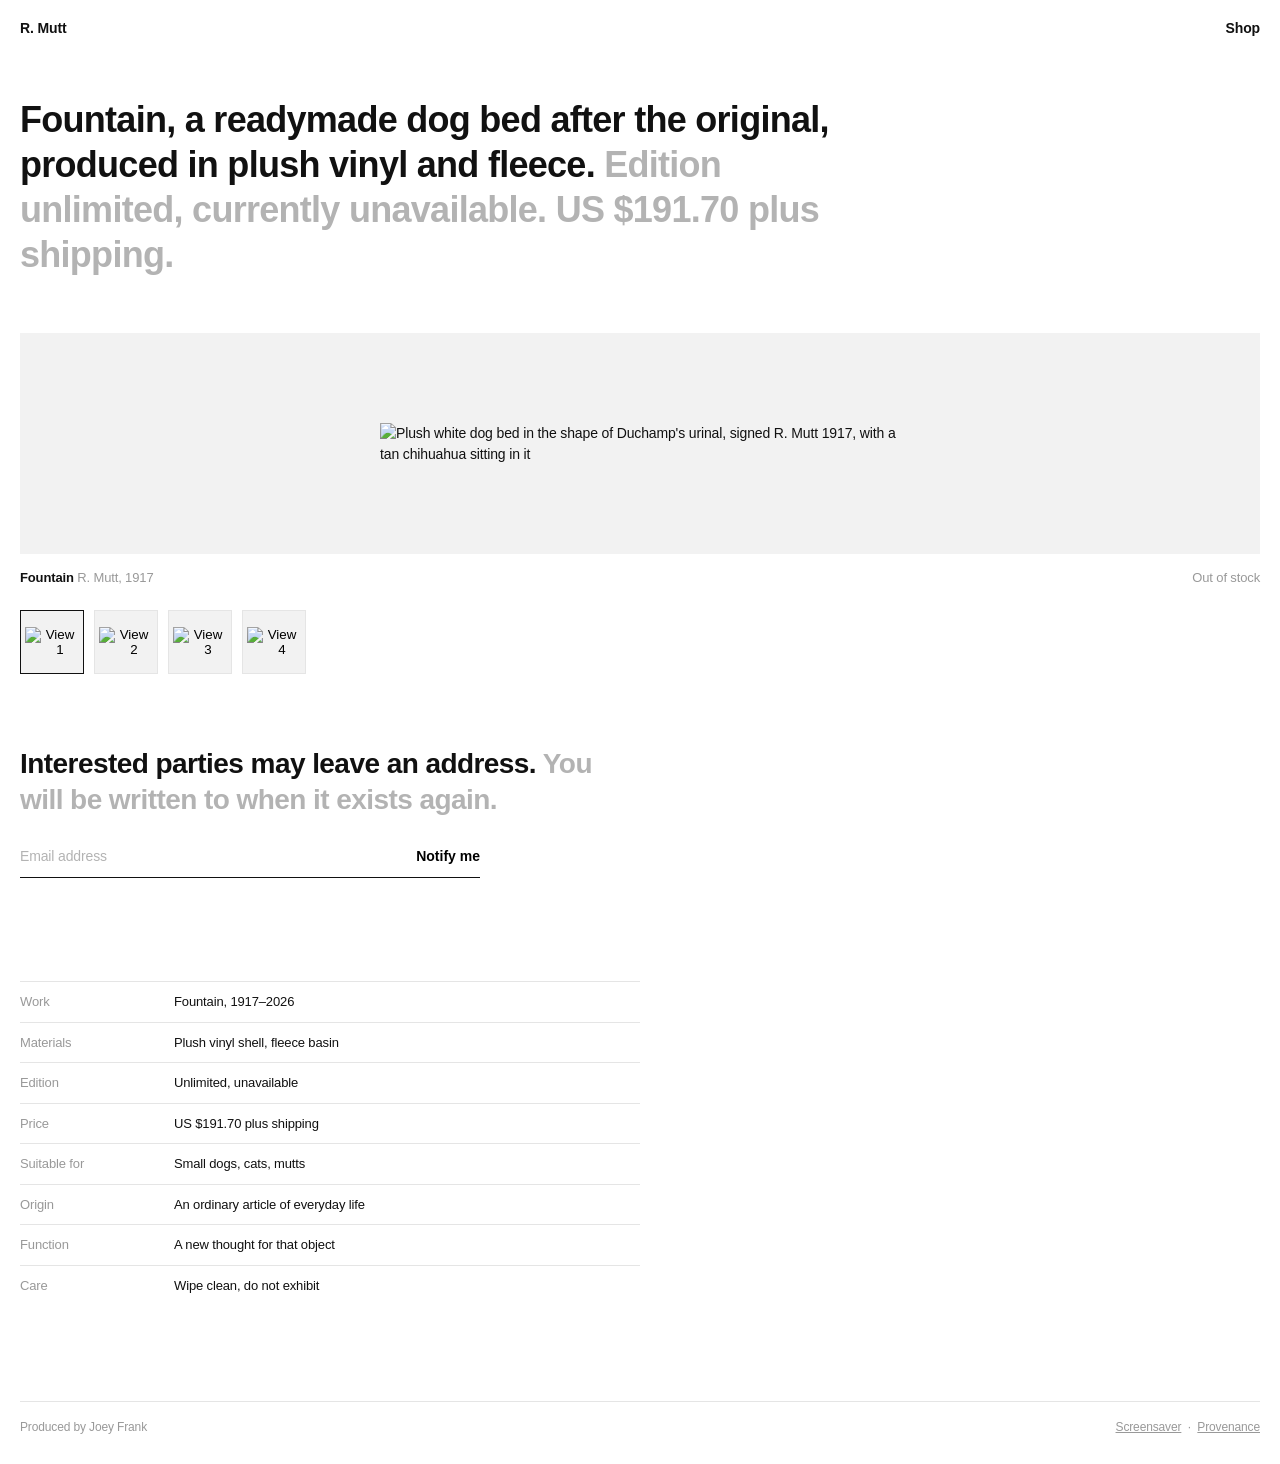
==== shop.html @ 9b63ce66 "Site: DVD screensaver + Fountain shop" ====
<!doctype html>
<html lang="en">
<head>
<meta charset="utf-8">
<meta name="viewport" content="width=device-width, initial-scale=1">
<title>Fountain — R. Mutt</title>
<link rel="icon" href="assets/heart-tag.svg">
<!--
  the shop. one work, zero stock.
  produced by joey frank
-->
<style>
  * { box-sizing: border-box; }
  body {
    margin: 0;
    background: #fff;
    color: #111;
    font-family: "Helvetica Neue", Helvetica, Arial, sans-serif;
    font-size: 14px;
    line-height: 1.5;
    letter-spacing: -0.01em;
  }
  a { color: #111; }

  nav {
    display: flex;
    justify-content: space-between;
    align-items: baseline;
    padding: 18px 20px;
    font-size: 14px;
    font-weight: 700;
  }
  nav a { text-decoration: none; }
  nav a:hover, nav a:focus-visible { color: #999; }

  .statement {
    padding: 40px 20px 56px;
    max-width: 880px;
  }
  .statement h1 {
    margin: 0;
    font-size: clamp(24px, 4vw, 36px);
    font-weight: 700;
    line-height: 1.25;
    letter-spacing: -0.02em;
  }
  .statement h1 .q { color: #b3b3b3; }

  /* the product panel */
  .panel {
    margin: 0 20px;
    background: #f2f2f2;
    padding: clamp(28px, 7vw, 90px) 20px;
    display: flex;
    align-items: center;
    justify-content: center;
  }
  .panel img {
    max-width: min(520px, 82%);
    display: block;
  }
  .panelmeta {
    margin: 0 20px;
    padding: 14px 0 0;
    display: flex;
    justify-content: space-between;
    gap: 16px;
    font-size: 13px;
    flex-wrap: wrap;
  }
  .panelmeta .t b { font-weight: 700; }
  .panelmeta .t span { color: #999; }
  .panelmeta .stock { color: #999; }

  .thumbs { margin: 22px 20px 0; display: flex; gap: 10px; }
  .thumbs button {
    border: 1px solid #e5e5e5; background: #f2f2f2; padding: 4px;
    width: 64px; height: 64px; cursor: pointer;
  }
  .thumbs button.on { border-color: #111; }
  .thumbs img { max-width: 100%; max-height: 100%; display: block; margin: auto; }

  /* order / notify */
  .order {
    margin: 72px 20px 0;
    max-width: 620px;
  }
  .order h2 {
    margin: 0 0 18px;
    font-size: clamp(20px, 3vw, 28px);
    font-weight: 700;
    letter-spacing: -0.02em;
    line-height: 1.3;
  }
  .order h2 .q { color: #b3b3b3; }
  form.notify { display: flex; border-bottom: 1px solid #111; max-width: 460px; }
  form.notify input {
    flex: 1;
    font: inherit;
    letter-spacing: inherit;
    border: none;
    background: none;
    padding: 10px 0;
    outline-offset: 4px;
  }
  form.notify input::placeholder { color: #b3b3b3; }
  form.notify button {
    font: inherit; font-weight: 700;
    background: none; border: none; cursor: pointer; padding: 10px 0 10px 16px;
  }
  form.notify button:hover { color: #999; }
  #notify-status { color: #999; min-height: 1.5em; margin: 10px 0 0; }

  /* details */
  .details {
    margin: 72px 20px 0;
    max-width: 620px;
  }
  .details .row {
    display: flex;
    gap: 24px;
    padding: 10px 0;
    border-top: 1px solid #e5e5e5;
    font-size: 13px;
  }
  .details .row .k { width: 130px; flex: 0 0 auto; color: #999; }

  footer {
    margin: 96px 20px 0;
    padding: 16px 0 28px;
    border-top: 1px solid #e5e5e5;
    display: flex;
    justify-content: space-between;
    gap: 16px;
    flex-wrap: wrap;
    font-size: 12px;
    color: #999;
  }
  footer a { color: #999; }
</style>
</head>
<body>

<nav>
  <a href="index.html">R. Mutt</a>
  <a href="shop.html">Shop</a>
</nav>

<header class="statement">
  <h1>Fountain, a readymade dog bed after the original,
  produced in plush vinyl and fleece. <span class="q">Edition unlimited, currently unavailable.
  US&nbsp;$191.70 plus shipping.</span></h1>
</header>

<figure class="panel" style="margin-block:0">
  <img id="bigimg" src="assets/product-1.jpg"
    onerror="this.onerror=null; this.src='assets/bed-placeholder.svg'"
    alt="Plush white dog bed in the shape of Duchamp's urinal, signed R. Mutt 1917, with a tan chihuahua sitting in it">
</figure>
<div class="panelmeta">
  <p class="t" style="margin:0"><b>Fountain</b> <span>R. Mutt, 1917</span></p>
  <p class="stock" style="margin:0">Out of stock</p>
</div>
<div class="thumbs" id="thumbs"></div>

<section class="order">
  <h2>Interested parties may leave an address. <span class="q">You will be
  written to when it exists again.</span></h2>
  <form class="notify" id="notify-form">
    <label for="email" style="position:absolute; left:-9999px">Email address</label>
    <input type="email" id="email" name="email" placeholder="Email address" required>
    <button type="submit">Notify me</button>
  </form>
  <p id="notify-status" role="status"></p>
</section>

<section class="details" aria-label="Details">
  <div class="row"><span class="k">Work</span><span>Fountain, 1917&ndash;2026</span></div>
  <div class="row"><span class="k">Materials</span><span>Plush vinyl shell, fleece basin</span></div>
  <div class="row"><span class="k">Edition</span><span>Unlimited, unavailable</span></div>
  <div class="row"><span class="k">Price</span><span>US $191.70 plus shipping</span></div>
  <div class="row"><span class="k">Suitable for</span><span>Small dogs, cats, mutts</span></div>
  <div class="row"><span class="k">Origin</span><span>An ordinary article of everyday life</span></div>
  <div class="row"><span class="k">Function</span><span>A new thought for that object</span></div>
  <div class="row"><span class="k">Care</span><span>Wipe clean, do not exhibit</span></div>
</section>

<footer>
  <span>Produced by Joey Frank</span>
  <span><a href="index.html">Screensaver</a> &nbsp;&middot;&nbsp; <a href="https://en.wikipedia.org/wiki/Fountain_(Duchamp)">Provenance</a></span>
</footer>

<script src="signup.js"></script>
<script>
/* gallery: real photos go in assets/product-1.jpg ... product-4.jpg */
var SHOTS = ["assets/product-1.jpg", "assets/product-2.jpg", "assets/product-3.jpg", "assets/product-4.jpg"];
var big = document.getElementById("bigimg");
var thumbs = document.getElementById("thumbs");
SHOTS.forEach(function (src, i) {
  var b = document.createElement("button");
  b.type = "button";
  if (i === 0) b.className = "on";
  var img = document.createElement("img");
  img.src = src;
  img.alt = "View " + (i + 1);
  img.onerror = function () { this.onerror = null; this.src = "assets/bed-placeholder.svg"; };
  b.appendChild(img);
  b.addEventListener("click", function () {
    big.src = img.src;
    Array.prototype.forEach.call(thumbs.children, function (c) { c.className = ""; });
    b.className = "on";
  });
  thumbs.appendChild(b);
});
</script>
</body>
</html>
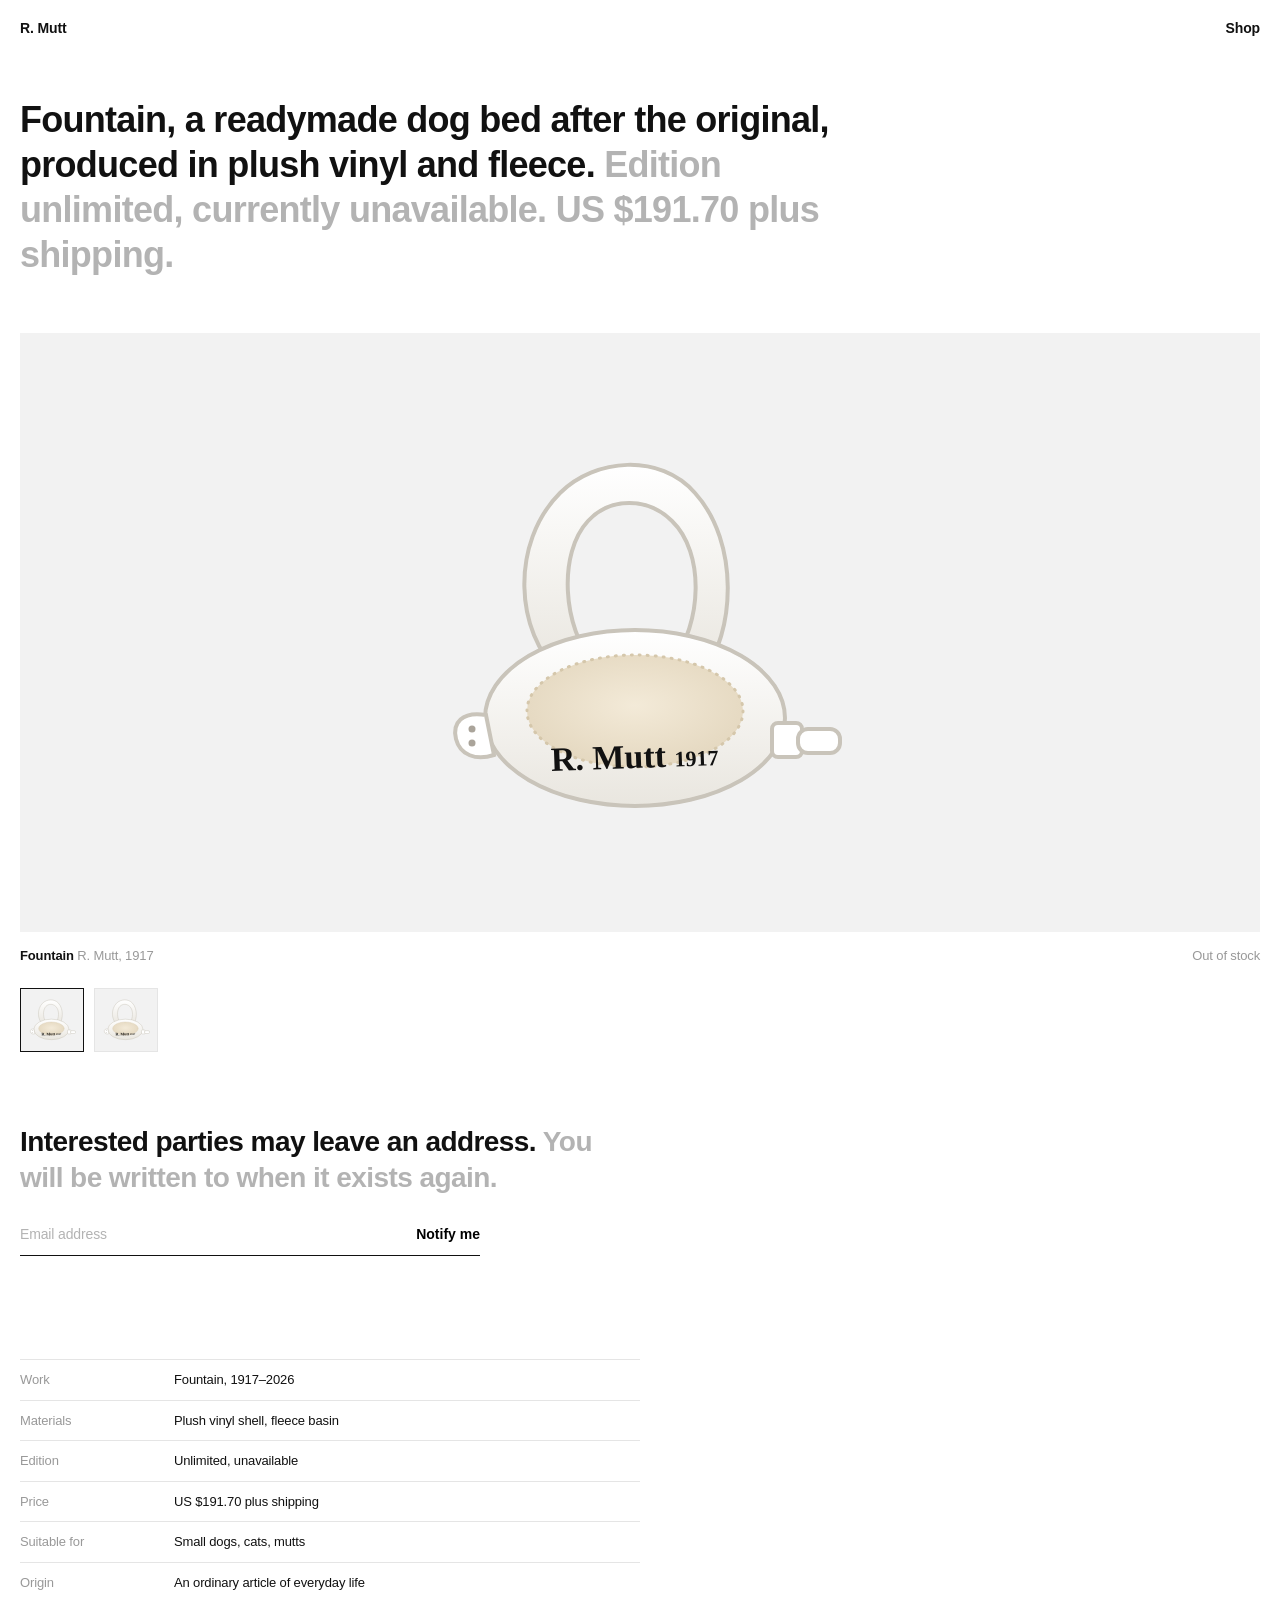
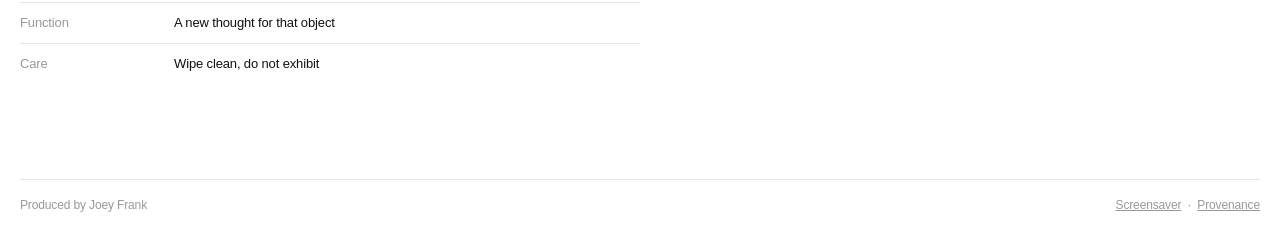
==== commit cb4907a1: "Add files via upload" ====
--- a/shop.html
+++ b/shop.html
@@ -193,7 +193,7 @@
 <script src="signup.js"></script>
 <script>
 /* gallery: real photos go in assets/product-1.jpg ... product-4.jpg */
-var SHOTS = ["assets/product-1.jpg", "assets/product-2.jpg", "assets/product-3.jpg", "assets/product-4.jpg"];
+var SHOTS = ["assets/product-1.jpg", "assets/product-2.jpg"];
 var big = document.getElementById("bigimg");
 var thumbs = document.getElementById("thumbs");
 SHOTS.forEach(function (src, i) {
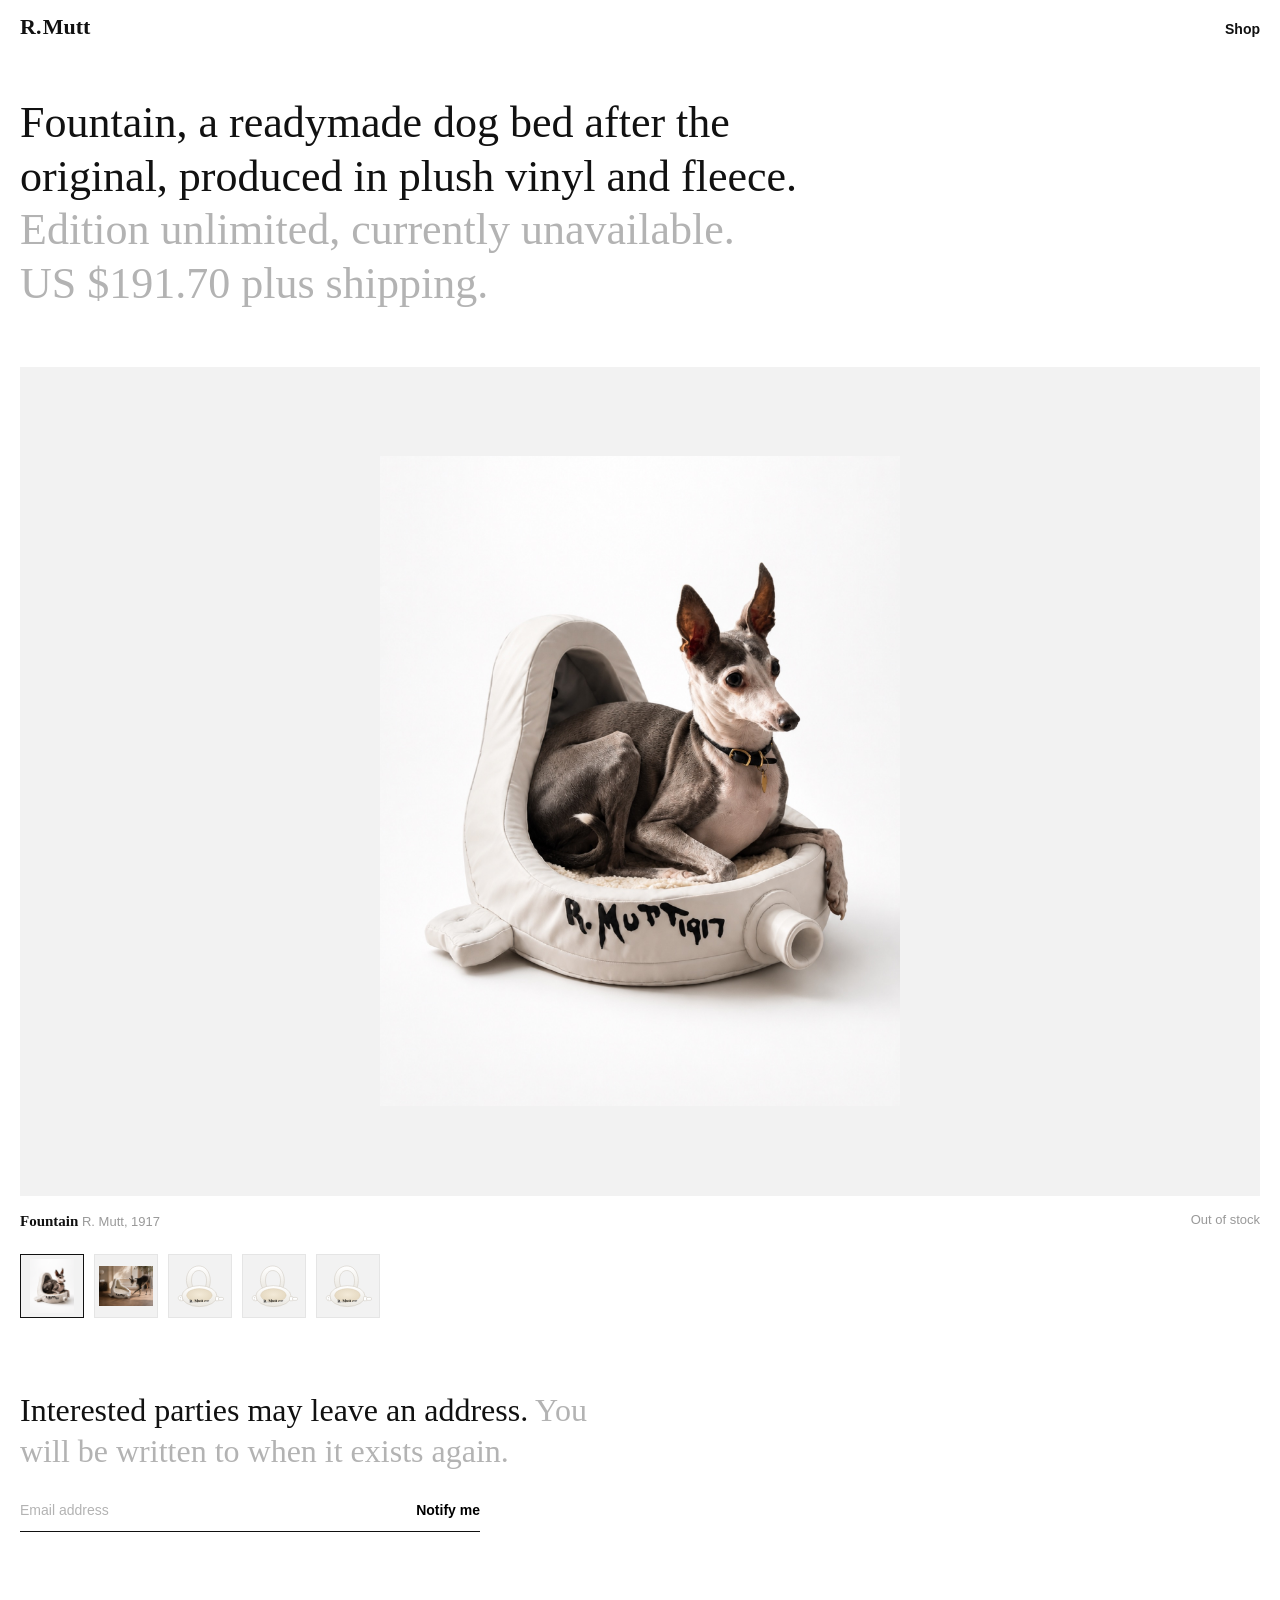
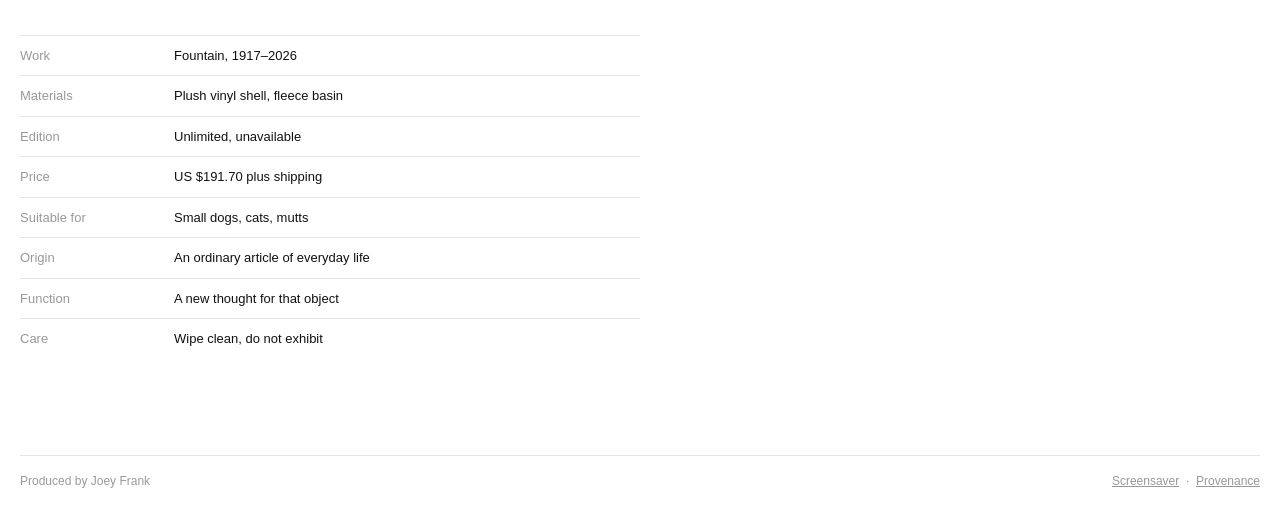
==== commit 9b1a1a11: "Add files via upload" ====
--- a/shop.html
+++ b/shop.html
@@ -5,9 +5,11 @@
 <meta name="viewport" content="width=device-width, initial-scale=1">
 <title>Fountain — R. Mutt</title>
 <link rel="icon" href="assets/heart-tag.svg">
+<link rel="stylesheet" href="assets/fonts.css">
 <!--
   the shop. one work, zero stock.
   produced by joey frank
+  type: Zodiak (display) + General Sans (text), via Fontshare
 -->
 <style>
   * { box-sizing: border-box; }
@@ -15,10 +17,9 @@
     margin: 0;
     background: #fff;
     color: #111;
-    font-family: "Helvetica Neue", Helvetica, Arial, sans-serif;
+    font-family: "General Sans", "Helvetica Neue", Helvetica, Arial, sans-serif;
     font-size: 14px;
     line-height: 1.5;
-    letter-spacing: -0.01em;
   }
   a { color: #111; }
 
@@ -26,12 +27,18 @@
     display: flex;
     justify-content: space-between;
     align-items: baseline;
-    padding: 18px 20px;
+    padding: 16px 20px;
     font-size: 14px;
-    font-weight: 700;
+    font-weight: 600;
   }
   nav a { text-decoration: none; }
   nav a:hover, nav a:focus-visible { color: #999; }
+  nav .mark {
+    font-family: "Zodiak", "Times New Roman", serif;
+    font-weight: 700;
+    font-size: 22px;
+    line-height: 1;
+  }
 
   .statement {
     padding: 40px 20px 56px;
@@ -39,10 +46,11 @@
   }
   .statement h1 {
     margin: 0;
-    font-size: clamp(24px, 4vw, 36px);
-    font-weight: 700;
-    line-height: 1.25;
-    letter-spacing: -0.02em;
+    font-family: "Zodiak", "Times New Roman", serif;
+    font-size: clamp(28px, 4.6vw, 44px);
+    font-weight: 400;
+    line-height: 1.22;
+    letter-spacing: 0;
   }
   .statement h1 .q { color: #b3b3b3; }
 
@@ -68,7 +76,11 @@
     font-size: 13px;
     flex-wrap: wrap;
   }
-  .panelmeta .t b { font-weight: 700; }
+  .panelmeta .t b {
+    font-family: "Zodiak", "Times New Roman", serif;
+    font-weight: 700;
+    font-size: 15px;
+  }
   .panelmeta .t span { color: #999; }
   .panelmeta .stock { color: #999; }
 
@@ -87,10 +99,11 @@
   }
   .order h2 {
     margin: 0 0 18px;
-    font-size: clamp(20px, 3vw, 28px);
-    font-weight: 700;
-    letter-spacing: -0.02em;
-    line-height: 1.3;
+    font-family: "Zodiak", "Times New Roman", serif;
+    font-size: clamp(22px, 3.2vw, 32px);
+    font-weight: 400;
+    letter-spacing: 0;
+    line-height: 1.28;
   }
   .order h2 .q { color: #b3b3b3; }
   form.notify { display: flex; border-bottom: 1px solid #111; max-width: 460px; }
@@ -142,7 +155,7 @@
 <body>
 
 <nav>
-  <a href="index.html">R. Mutt</a>
+  <a class="mark" href="index.html">R.&hairsp;Mutt</a>
   <a href="shop.html">Shop</a>
 </nav>
 
@@ -193,7 +206,7 @@
 <script src="signup.js"></script>
 <script>
 /* gallery: real photos go in assets/product-1.jpg ... product-4.jpg */
-var SHOTS = ["assets/product-1.jpg", "assets/product-2.jpg"];
+var SHOTS = ["assets/product-1.jpg", "assets/product-2.jpg", "assets/product-3.jpg", "assets/product-4.jpg", "assets/product-5.jpg"];
 var big = document.getElementById("bigimg");
 var thumbs = document.getElementById("thumbs");
 SHOTS.forEach(function (src, i) {
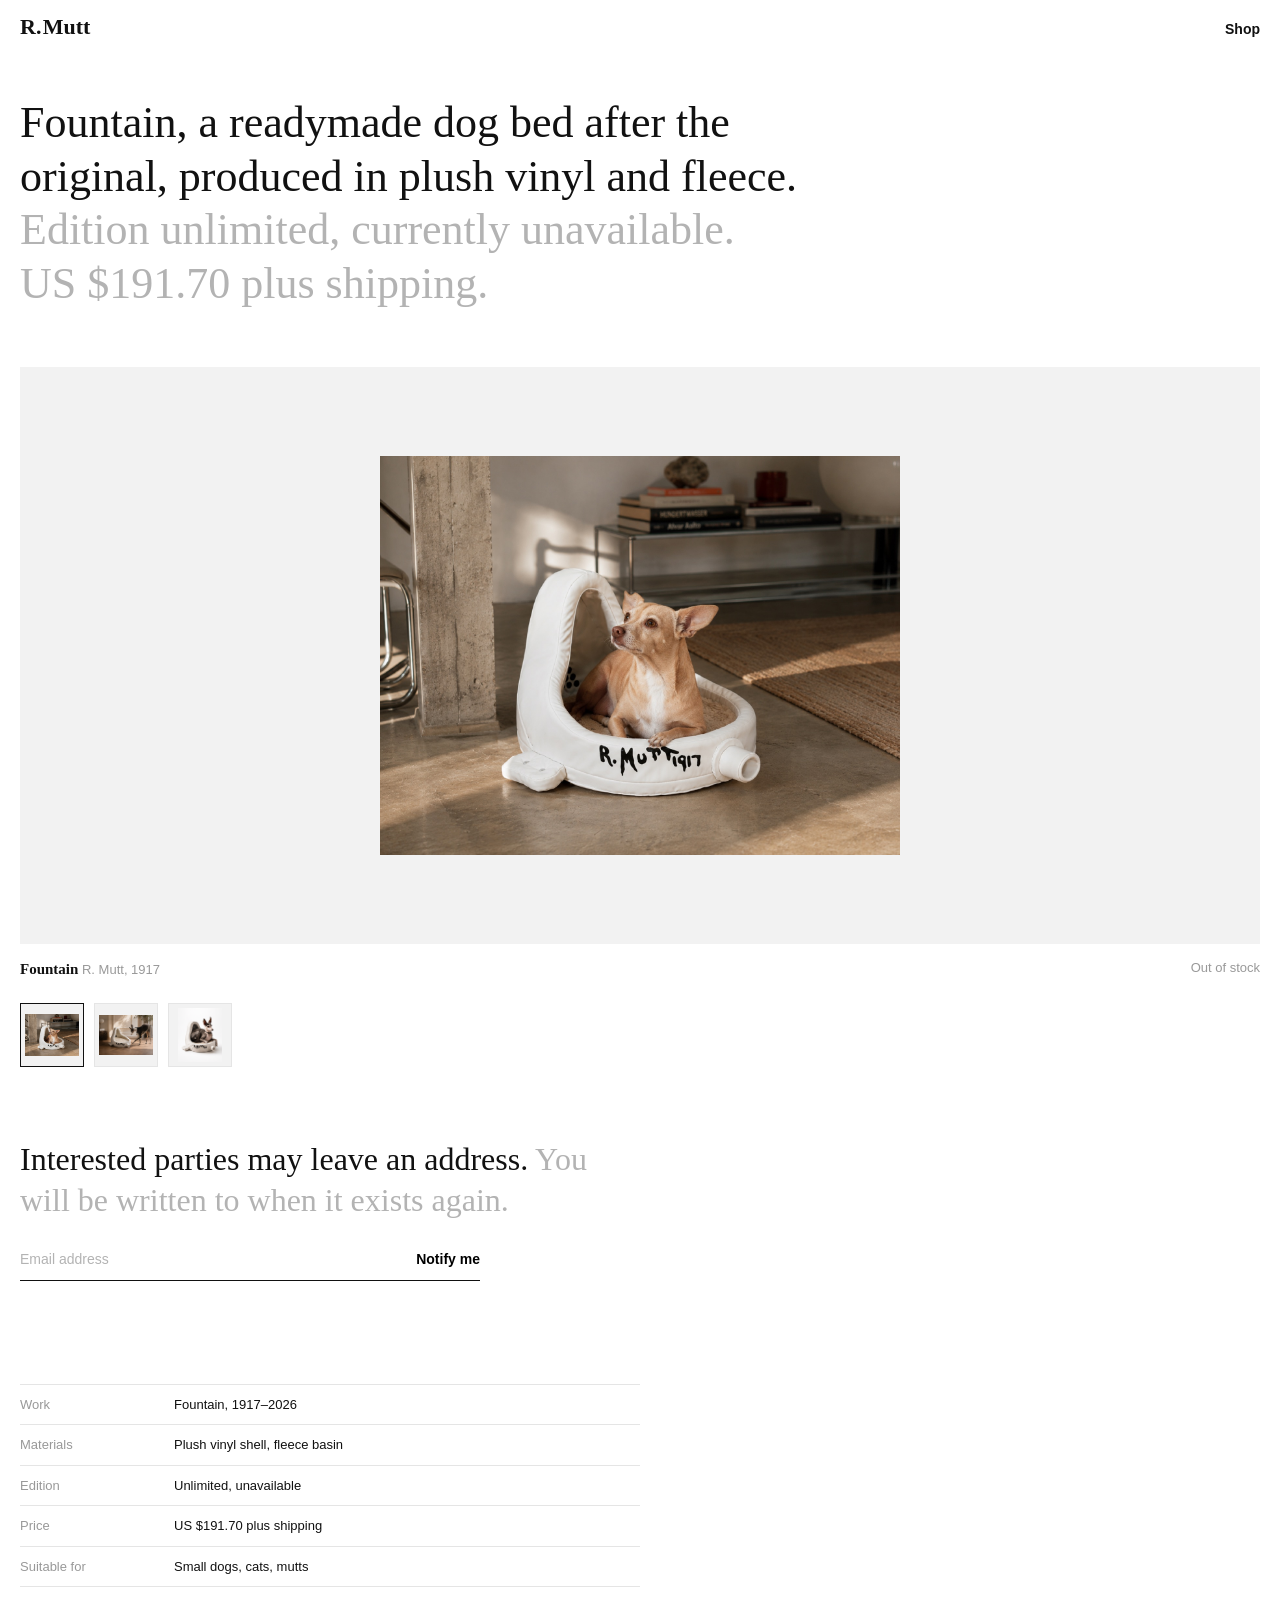
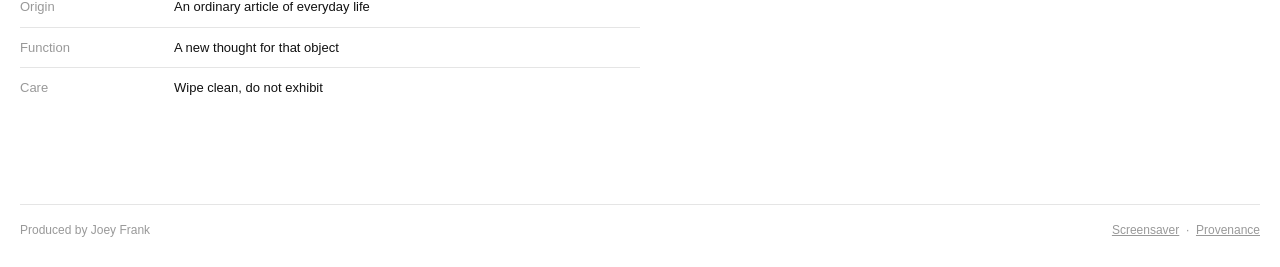
==== commit 07e94e6f: "Add files via upload" ====
--- a/shop.html
+++ b/shop.html
@@ -166,9 +166,9 @@
 </header>
 
 <figure class="panel" style="margin-block:0">
-  <img id="bigimg" src="assets/product-1.jpg"
+  <img id="bigimg" src="assets/product-6.jpg"
     onerror="this.onerror=null; this.src='assets/bed-placeholder.svg'"
-    alt="Plush white dog bed in the shape of Duchamp's urinal, signed R. Mutt 1917, with a tan chihuahua sitting in it">
+    alt="A chihuahua resting in the plush white urinal dog bed, signed R. Mutt 1917, beside a bookshelf in a sunlit room">
 </figure>
 <div class="panelmeta">
   <p class="t" style="margin:0"><b>Fountain</b> <span>R. Mutt, 1917</span></p>
@@ -206,7 +206,7 @@
 <script src="signup.js"></script>
 <script>
 /* gallery: real photos go in assets/product-1.jpg ... product-4.jpg */
-var SHOTS = ["assets/product-1.jpg", "assets/product-2.jpg", "assets/product-3.jpg", "assets/product-4.jpg", "assets/product-5.jpg"];
+var SHOTS = ["assets/product-6.jpg", "assets/product-2.jpg", "assets/product-1.jpg"];
 var big = document.getElementById("bigimg");
 var thumbs = document.getElementById("thumbs");
 SHOTS.forEach(function (src, i) {
--- a/assets/fonts.css
+++ b/assets/fonts.css
@@ -0,0 +1,45 @@
+/* Zodiak (display serif) + General Sans (text) — free via Fontshare, self-hosted.
+   License: assets/fonts/LICENSE-fontshare.txt */
+
+@font-face {
+  font-family: "Zodiak";
+  src: url("fonts/Zodiak-Regular.woff2") format("woff2");
+  font-weight: 400;
+  font-style: normal;
+  font-display: swap;
+}
+@font-face {
+  font-family: "Zodiak";
+  src: url("fonts/Zodiak-Italic.woff2") format("woff2");
+  font-weight: 400;
+  font-style: italic;
+  font-display: swap;
+}
+@font-face {
+  font-family: "Zodiak";
+  src: url("fonts/Zodiak-Bold.woff2") format("woff2");
+  font-weight: 700;
+  font-style: normal;
+  font-display: swap;
+}
+@font-face {
+  font-family: "General Sans";
+  src: url("fonts/GeneralSans-Regular.woff2") format("woff2");
+  font-weight: 400;
+  font-style: normal;
+  font-display: swap;
+}
+@font-face {
+  font-family: "General Sans";
+  src: url("fonts/GeneralSans-Medium.woff2") format("woff2");
+  font-weight: 500;
+  font-style: normal;
+  font-display: swap;
+}
+@font-face {
+  font-family: "General Sans";
+  src: url("fonts/GeneralSans-Semibold.woff2") format("woff2");
+  font-weight: 600;
+  font-style: normal;
+  font-display: swap;
+}
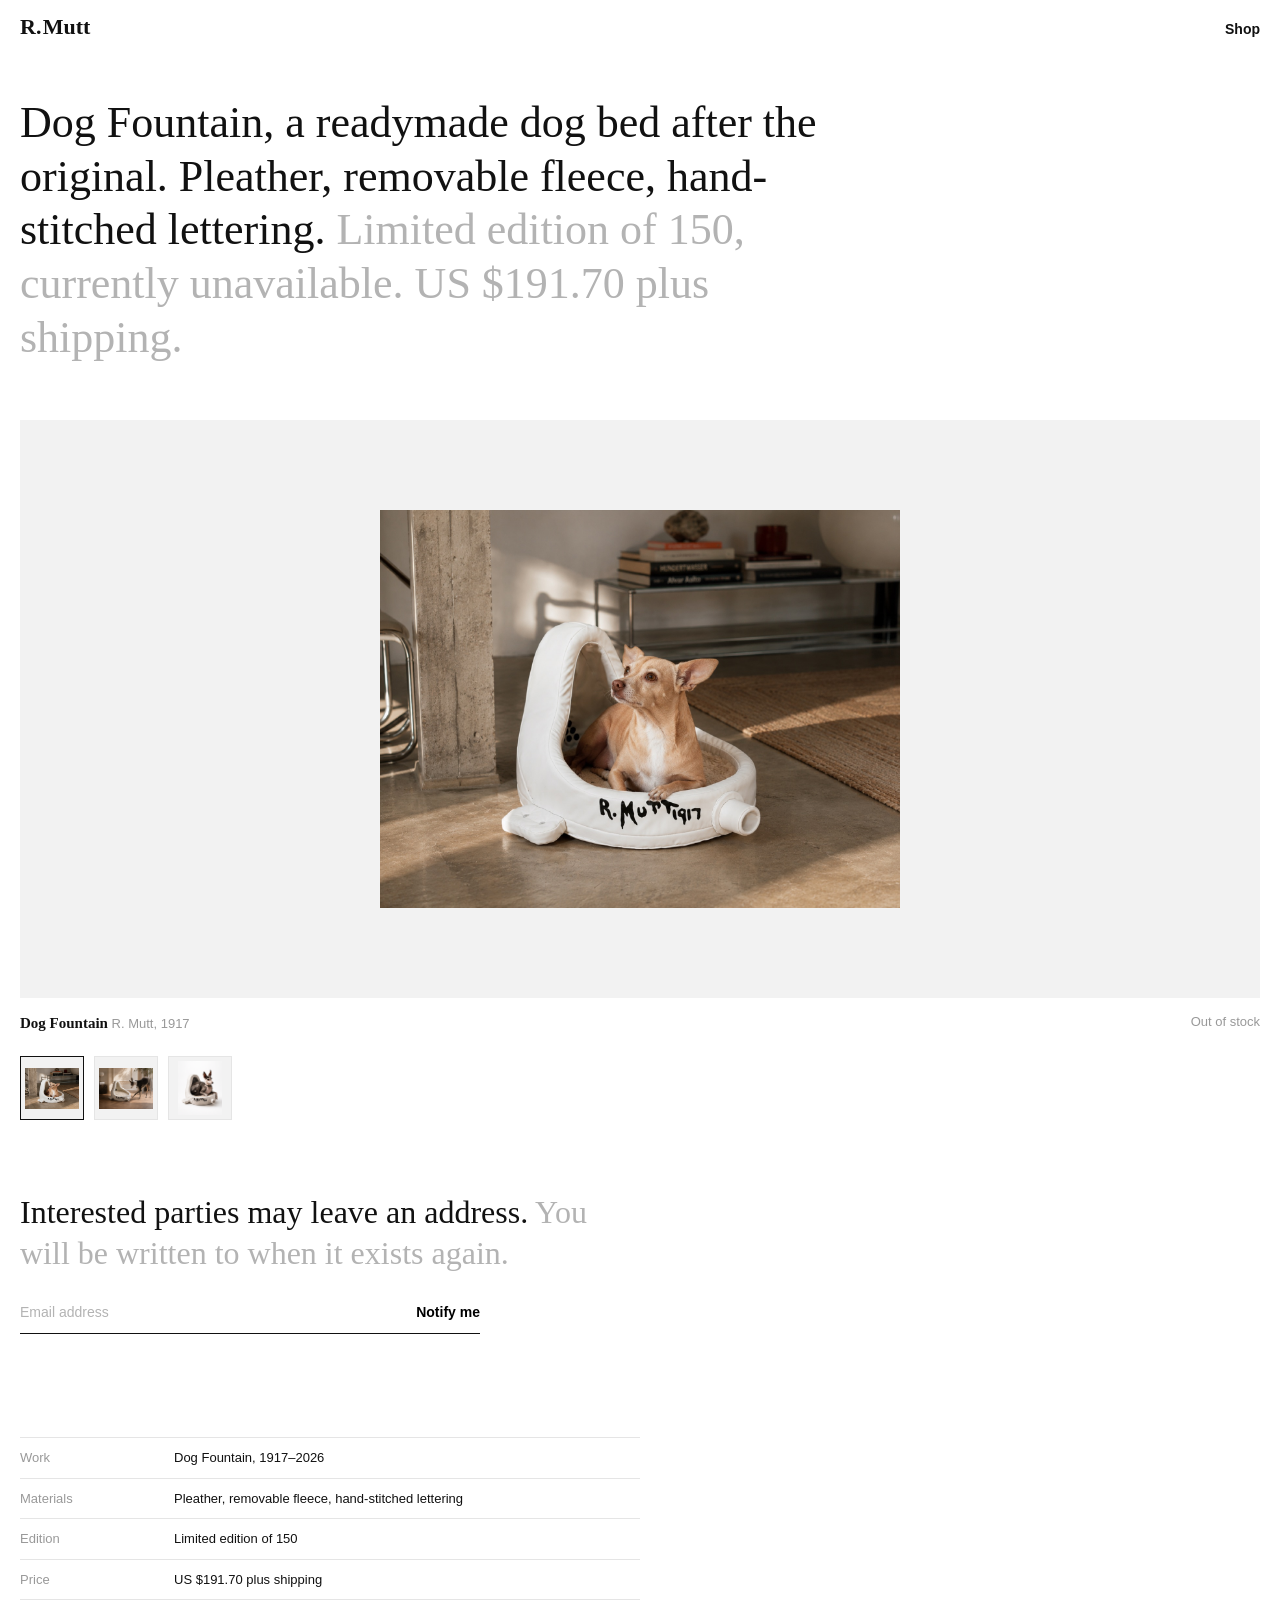
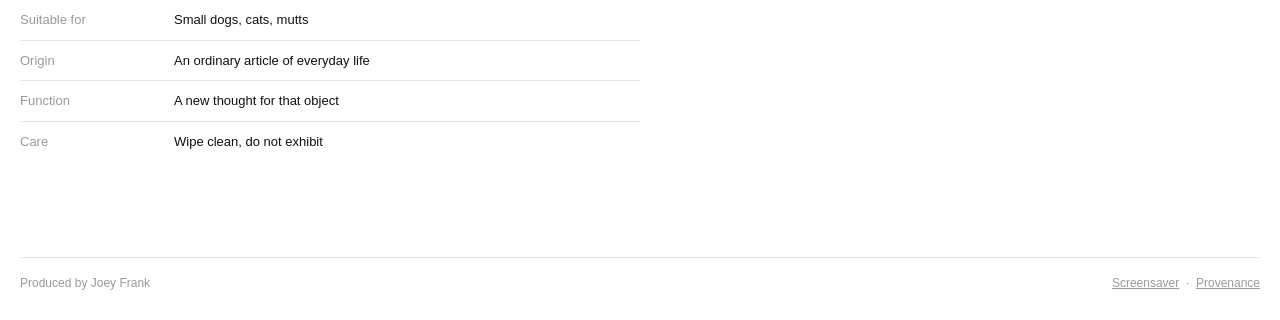
==== commit 4b49ee40: "Add files via upload" ====
--- a/shop.html
+++ b/shop.html
@@ -3,7 +3,7 @@
 <head>
 <meta charset="utf-8">
 <meta name="viewport" content="width=device-width, initial-scale=1">
-<title>Fountain — R. Mutt</title>
+<title>Dog Fountain — R. Mutt</title>
 <link rel="icon" href="assets/heart-tag.svg">
 <link rel="stylesheet" href="assets/fonts.css">
 <!--
@@ -160,9 +160,9 @@
 </nav>
 
 <header class="statement">
-  <h1>Fountain, a readymade dog bed after the original,
-  produced in plush vinyl and fleece. <span class="q">Edition unlimited, currently unavailable.
-  US&nbsp;$191.70 plus shipping.</span></h1>
+  <h1>Dog Fountain, a readymade dog bed after the original.
+  Pleather, removable fleece, hand-stitched lettering. <span class="q">Limited edition of 150,
+  currently unavailable. US&nbsp;$191.70 plus shipping.</span></h1>
 </header>
 
 <figure class="panel" style="margin-block:0">
@@ -171,7 +171,7 @@
     alt="A chihuahua resting in the plush white urinal dog bed, signed R. Mutt 1917, beside a bookshelf in a sunlit room">
 </figure>
 <div class="panelmeta">
-  <p class="t" style="margin:0"><b>Fountain</b> <span>R. Mutt, 1917</span></p>
+  <p class="t" style="margin:0"><b>Dog Fountain</b> <span>R. Mutt, 1917</span></p>
   <p class="stock" style="margin:0">Out of stock</p>
 </div>
 <div class="thumbs" id="thumbs"></div>
@@ -188,9 +188,9 @@
 </section>
 
 <section class="details" aria-label="Details">
-  <div class="row"><span class="k">Work</span><span>Fountain, 1917&ndash;2026</span></div>
-  <div class="row"><span class="k">Materials</span><span>Plush vinyl shell, fleece basin</span></div>
-  <div class="row"><span class="k">Edition</span><span>Unlimited, unavailable</span></div>
+  <div class="row"><span class="k">Work</span><span>Dog Fountain, 1917&ndash;2026</span></div>
+  <div class="row"><span class="k">Materials</span><span>Pleather, removable fleece, hand-stitched lettering</span></div>
+  <div class="row"><span class="k">Edition</span><span>Limited edition of 150</span></div>
   <div class="row"><span class="k">Price</span><span>US $191.70 plus shipping</span></div>
   <div class="row"><span class="k">Suitable for</span><span>Small dogs, cats, mutts</span></div>
   <div class="row"><span class="k">Origin</span><span>An ordinary article of everyday life</span></div>
